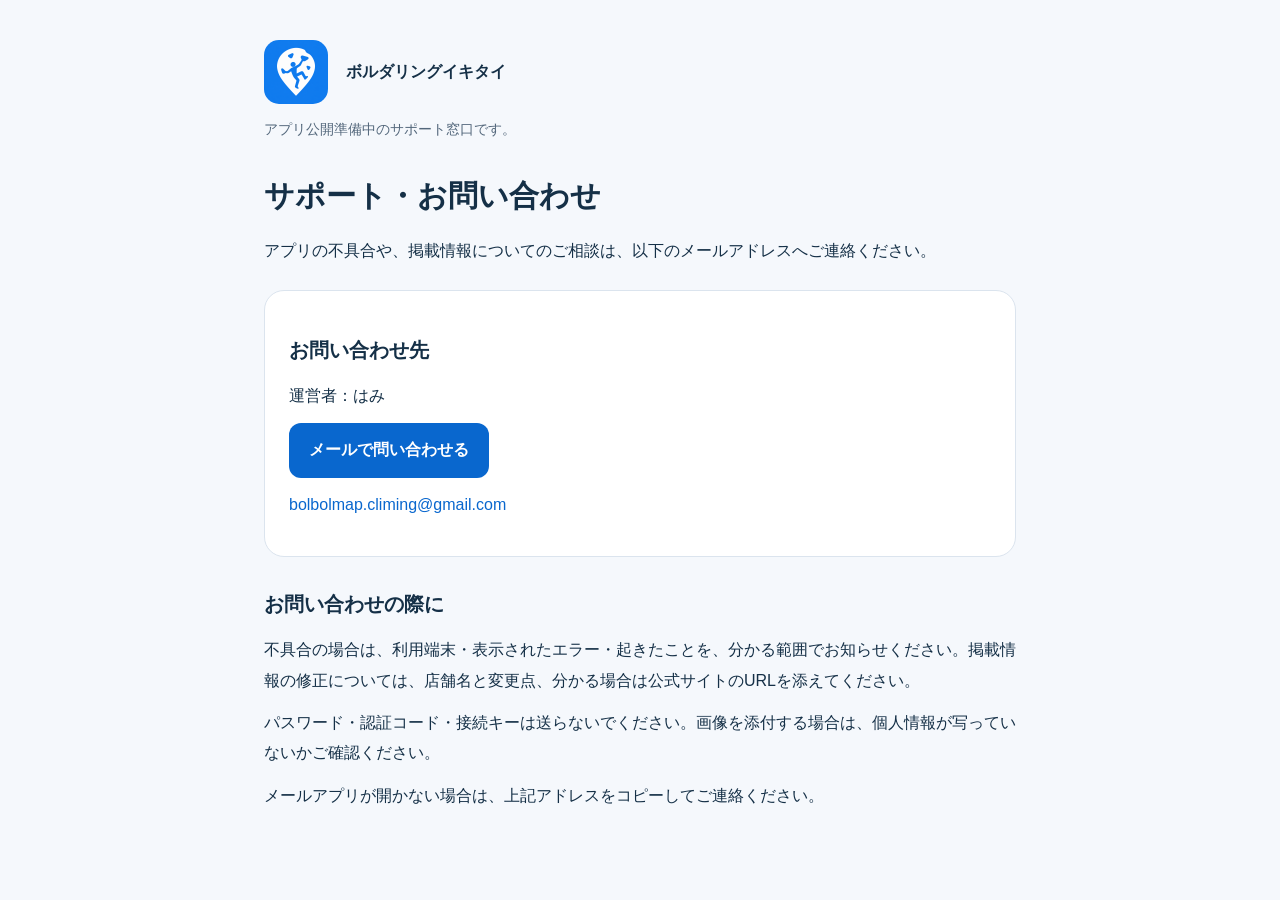
==== support.html @ ddbcfe74 "Add approved prelaunch support contact site" ====
<!doctype html>
<html lang="ja"><head><meta charset="utf-8"><meta name="viewport" content="width=device-width,initial-scale=1"><meta name="robots" content="noindex,nofollow"><meta name="referrer" content="no-referrer"><meta http-equiv="Content-Security-Policy" content="default-src 'none'; img-src 'self'; style-src 'self'; base-uri 'none'; form-action 'none'"><title>サポート・お問い合わせ | ボルダリングイキタイ</title><link rel="icon" href="assets/icon-v1.png"><link rel="stylesheet" href="styles.css"></head><body><main><header><img src="assets/icon-v1.png" width="64" height="64" alt=""><p>ボルダリングイキタイ</p></header><p class="notice">アプリ公開準備中のサポート窓口です。</p><h1>サポート・お問い合わせ</h1><p>アプリの不具合や、掲載情報についてのご相談は、以下のメールアドレスへご連絡ください。</p><section><h2>お問い合わせ先</h2><p>運営者：はみ</p><a class="button" href="mailto:bolbolmap.climing@gmail.com?subject=%E3%83%9C%E3%83%AB%E3%83%80%E3%83%AA%E3%83%B3%E3%82%B0%E3%82%A4%E3%82%AD%E3%82%BF%E3%82%A4%E3%81%B8%E3%81%AE%E3%81%8A%E5%95%8F%E3%81%84%E5%90%88%E3%82%8F%E3%81%9B">メールで問い合わせる</a><p class="email">bolbolmap.climing@gmail.com</p></section><h2>お問い合わせの際に</h2><p>不具合の場合は、利用端末・表示されたエラー・起きたことを、分かる範囲でお知らせください。掲載情報の修正については、店舗名と変更点、分かる場合は公式サイトのURLを添えてください。</p><p>パスワード・認証コード・接続キーは送らないでください。画像を添付する場合は、個人情報が写っていないかご確認ください。</p><p>メールアプリが開かない場合は、上記アドレスをコピーしてご連絡ください。</p></main></body></html>
---- styles.css ----
*{box-sizing:border-box}body{margin:0;background:#f5f8fc;color:#153047;font:16px/1.9 -apple-system,BlinkMacSystemFont,"Segoe UI",sans-serif}main{max-width:800px;margin:auto;padding:40px 24px 64px}header{display:flex;gap:18px;align-items:center;font-weight:800}header img{border-radius:15px}h1{font-size:30px;line-height:1.5;margin:30px 0 18px}h2{font-size:20px;margin:28px 0 12px}p{margin:12px 0}.notice{color:#53677b;font-size:14px}section{background:white;padding:12px 24px 24px;border:1px solid #dbe4ee;border-radius:20px;margin:24px 0}.button{display:inline-block;background:#0967ce;color:white;padding:12px 20px;border-radius:12px;text-decoration:none;font-weight:700}.button:focus-visible{outline:3px solid #f4a620;outline-offset:4px}.email{overflow-wrap:anywhere;color:#0967ce}@media(max-width:480px){main{padding:24px 20px 48px}h1{font-size:26px}header{font-size:14px}header img{width:48px;height:48px}section{padding:10px 18px 20px}}
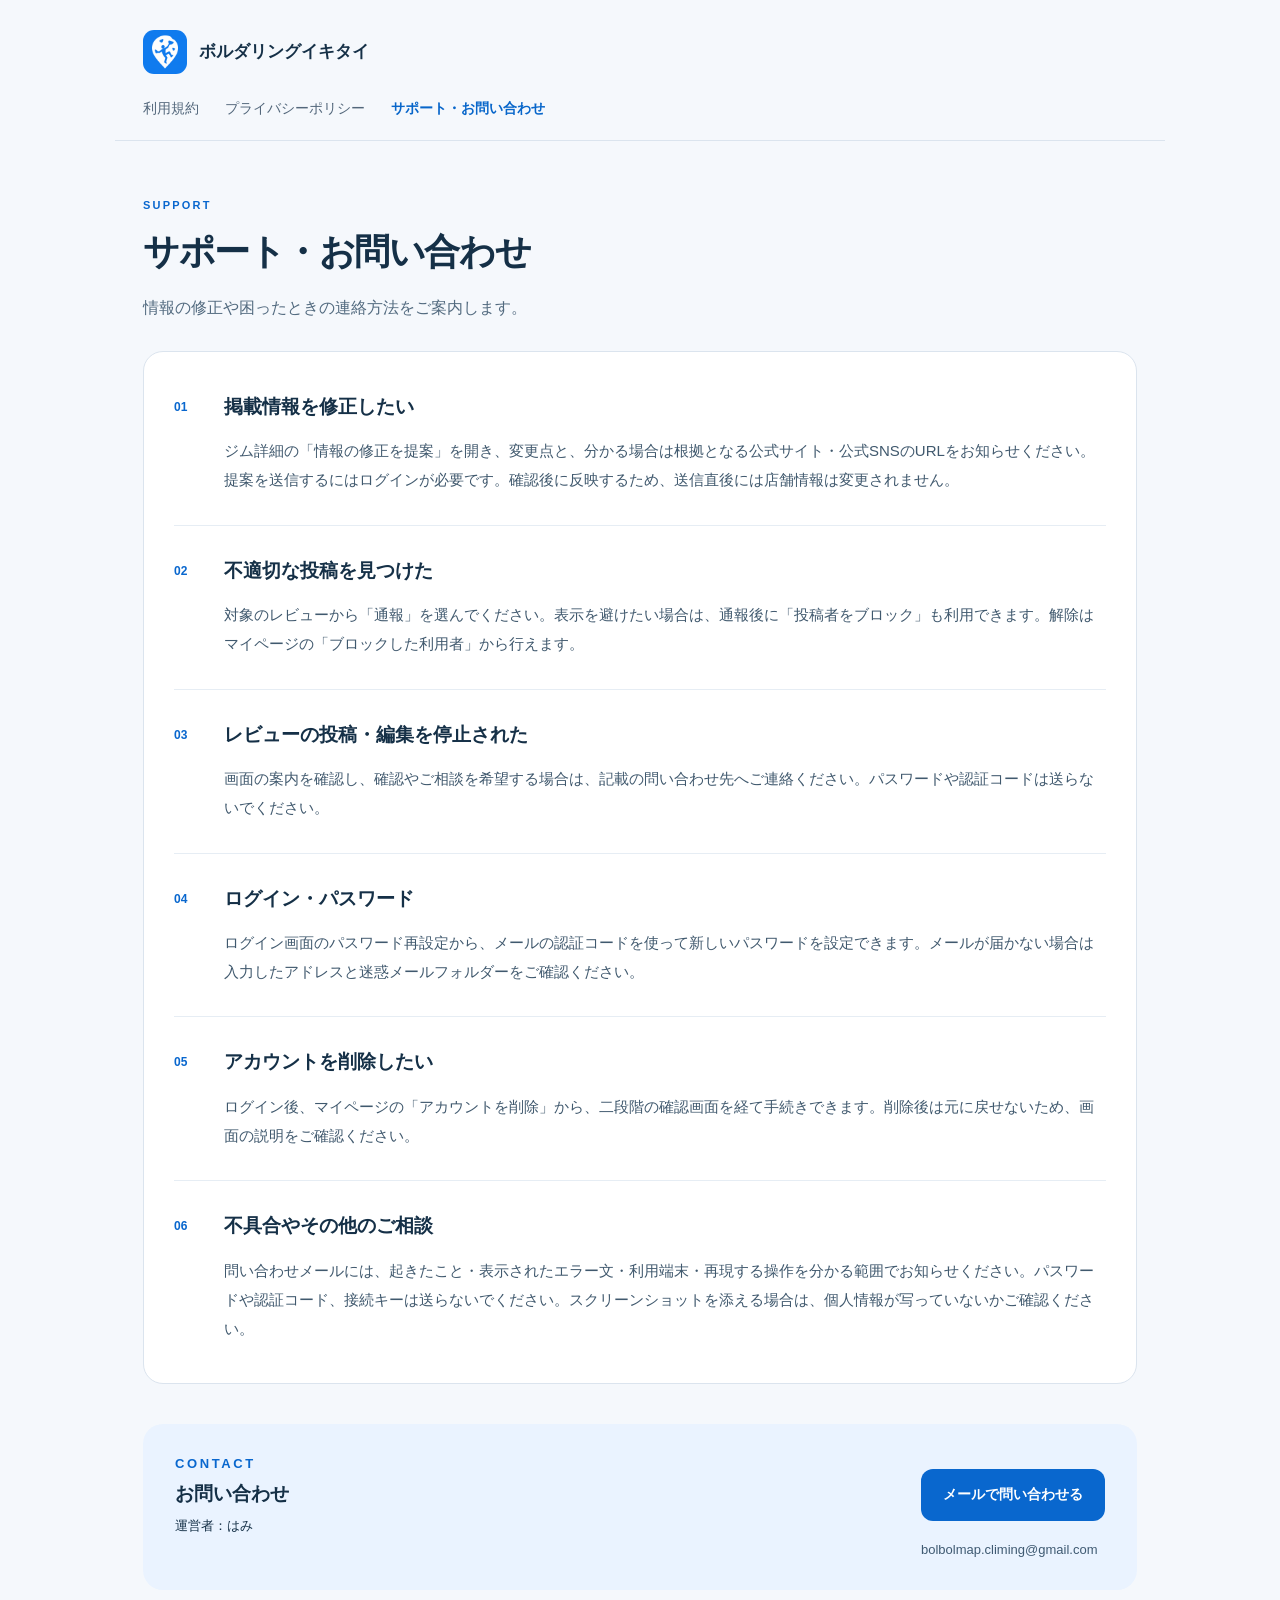
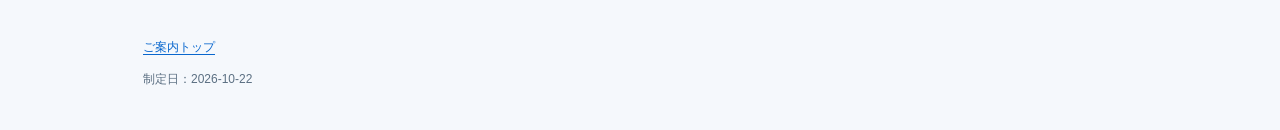
==== commit f52f205f: "Publish approved terms and privacy policy effective 2026-10-22" ====
--- a/support.html
+++ b/support.html
@@ -1,2 +1,3 @@
 <!doctype html>
-<html lang="ja"><head><meta charset="utf-8"><meta name="viewport" content="width=device-width,initial-scale=1"><meta name="robots" content="noindex,nofollow"><meta name="referrer" content="no-referrer"><meta http-equiv="Content-Security-Policy" content="default-src 'none'; img-src 'self'; style-src 'self'; base-uri 'none'; form-action 'none'"><title>サポート・お問い合わせ | ボルダリングイキタイ</title><link rel="icon" href="assets/icon-v1.png"><link rel="stylesheet" href="styles.css"></head><body><main><header><img src="assets/icon-v1.png" width="64" height="64" alt=""><p>ボルダリングイキタイ</p></header><p class="notice">アプリ公開準備中のサポート窓口です。</p><h1>サポート・お問い合わせ</h1><p>アプリの不具合や、掲載情報についてのご相談は、以下のメールアドレスへご連絡ください。</p><section><h2>お問い合わせ先</h2><p>運営者：はみ</p><a class="button" href="mailto:bolbolmap.climing@gmail.com?subject=%E3%83%9C%E3%83%AB%E3%83%80%E3%83%AA%E3%83%B3%E3%82%B0%E3%82%A4%E3%82%AD%E3%82%BF%E3%82%A4%E3%81%B8%E3%81%AE%E3%81%8A%E5%95%8F%E3%81%84%E5%90%88%E3%82%8F%E3%81%9B">メールで問い合わせる</a><p class="email">bolbolmap.climing@gmail.com</p></section><h2>お問い合わせの際に</h2><p>不具合の場合は、利用端末・表示されたエラー・起きたことを、分かる範囲でお知らせください。掲載情報の修正については、店舗名と変更点、分かる場合は公式サイトのURLを添えてください。</p><p>パスワード・認証コード・接続キーは送らないでください。画像を添付する場合は、個人情報が写っていないかご確認ください。</p><p>メールアプリが開かない場合は、上記アドレスをコピーしてご連絡ください。</p></main></body></html>
+<html lang="ja"><head><meta charset="utf-8"><meta name="viewport" content="width=device-width,initial-scale=1"><meta name="robots" content="noindex,nofollow"><meta name="referrer" content="no-referrer"><meta http-equiv="Content-Security-Policy" content="default-src 'none'; img-src 'self' data:; style-src 'self'; base-uri 'none'; form-action 'none'"><title>サポート・お問い合わせ | ボルダリングイキタイ</title><meta name="description" content="ボルダリングイキタイのご案内です。"><link rel="icon" href="assets/icon-v1.png"><link rel="stylesheet" href="styles.css"></head>
+<body><a class="skip" href="#main">本文へ移動</a><header><a class="brand" href="index.html"><img src="assets/icon-v1.png" width="44" height="44" alt=""><span>ボルダリングイキタイ</span></a></header><nav aria-label="ページ"><a  href="terms.html">利用規約</a><a  href="privacy.html">プライバシーポリシー</a><a aria-current="page" href="support.html">サポート・お問い合わせ</a></nav><main id="main"><div class="intro"><p class="eyebrow">SUPPORT</p><h1>サポート・お問い合わせ</h1><p class="lead">情報の修正や困ったときの連絡方法をご案内します。</p></div><article><section class="document-section"><span class="number">01</span><div><h2>掲載情報を修正したい</h2><p>ジム詳細の「情報の修正を提案」を開き、変更点と、分かる場合は根拠となる公式サイト・公式SNSのURLをお知らせください。提案を送信するにはログインが必要です。確認後に反映するため、送信直後には店舗情報は変更されません。</p></div></section><section class="document-section"><span class="number">02</span><div><h2>不適切な投稿を見つけた</h2><p>対象のレビューから「通報」を選んでください。表示を避けたい場合は、通報後に「投稿者をブロック」も利用できます。解除はマイページの「ブロックした利用者」から行えます。</p></div></section><section class="document-section"><span class="number">03</span><div><h2>レビューの投稿・編集を停止された</h2><p>画面の案内を確認し、確認やご相談を希望する場合は、記載の問い合わせ先へご連絡ください。パスワードや認証コードは送らないでください。</p></div></section><section class="document-section"><span class="number">04</span><div><h2>ログイン・パスワード</h2><p>ログイン画面のパスワード再設定から、メールの認証コードを使って新しいパスワードを設定できます。メールが届かない場合は入力したアドレスと迷惑メールフォルダーをご確認ください。</p></div></section><section class="document-section"><span class="number">05</span><div><h2>アカウントを削除したい</h2><p>ログイン後、マイページの「アカウントを削除」から、二段階の確認画面を経て手続きできます。削除後は元に戻せないため、画面の説明をご確認ください。</p></div></section><section class="document-section"><span class="number">06</span><div><h2>不具合やその他のご相談</h2><p>問い合わせメールには、起きたこと・表示されたエラー文・利用端末・再現する操作を分かる範囲でお知らせください。パスワードや認証コード、接続キーは送らないでください。スクリーンショットを添える場合は、個人情報が写っていないかご確認ください。</p></div></section></article><section class="contact" aria-labelledby="contact-title"><div><p class="eyebrow">CONTACT</p><h2 id="contact-title">お問い合わせ</h2><p>運営者：はみ</p></div><a class="button" href="mailto:bolbolmap.climing@gmail.com?subject=%E3%83%9C%E3%83%AB%E3%83%80%E3%83%AA%E3%83%B3%E3%82%B0%E3%82%A4%E3%82%AD%E3%82%BF%E3%82%A4%E3%81%AB%E3%81%A4%E3%81%84%E3%81%A6">メールで問い合わせる</a><p class="email">bolbolmap.climing@gmail.com</p></section></main><footer><a href="index.html">ご案内トップ</a><p>制定日：2026-10-22</p></footer></body></html>
--- a/styles.css
+++ b/styles.css
@@ -1 +1 @@
-*{box-sizing:border-box}body{margin:0;background:#f5f8fc;color:#153047;font:16px/1.9 -apple-system,BlinkMacSystemFont,"Segoe UI",sans-serif}main{max-width:800px;margin:auto;padding:40px 24px 64px}header{display:flex;gap:18px;align-items:center;font-weight:800}header img{border-radius:15px}h1{font-size:30px;line-height:1.5;margin:30px 0 18px}h2{font-size:20px;margin:28px 0 12px}p{margin:12px 0}.notice{color:#53677b;font-size:14px}section{background:white;padding:12px 24px 24px;border:1px solid #dbe4ee;border-radius:20px;margin:24px 0}.button{display:inline-block;background:#0967ce;color:white;padding:12px 20px;border-radius:12px;text-decoration:none;font-weight:700}.button:focus-visible{outline:3px solid #f4a620;outline-offset:4px}.email{overflow-wrap:anywhere;color:#0967ce}@media(max-width:480px){main{padding:24px 20px 48px}h1{font-size:26px}header{font-size:14px}header img{width:48px;height:48px}section{padding:10px 18px 20px}}
+*{box-sizing:border-box}html{color-scheme:light;scroll-behavior:smooth}body{margin:0;background:#f5f8fc;color:#153047;font:16px/1.85 -apple-system,BlinkMacSystemFont,"Segoe UI","Noto Sans JP",sans-serif}a{color:#0967ce;text-underline-offset:.22em}a:focus-visible{outline:3px solid #f4a620;outline-offset:5px}header,nav,main,footer{max-width:1050px;margin:auto}header{display:flex;justify-content:space-between;align-items:center;gap:18px;padding:30px 28px 22px}.brand{display:flex;align-items:center;gap:12px;color:#153047;text-decoration:none;font-size:17px;font-weight:800}.brand img{border-radius:11px}.draft{font-size:12px;border:1px solid #cedbe9;padding:5px 12px;border-radius:100px;color:#53677b;white-space:nowrap}nav{display:flex;gap:26px;padding:0 28px 18px;border-bottom:1px solid #dbe4ee}nav a{text-decoration:none;color:#53677b;font-size:14px}nav [aria-current]{color:#0866ca;font-weight:800}main{padding:0 28px}.hero{display:grid;grid-template-columns:1fr 220px;align-items:center;gap:50px;padding:64px 0 48px}.hero-icon{border-radius:46px;width:220px;height:220px;box-shadow:0 16px 40px #15304714}.eyebrow{font-size:11px;letter-spacing:.2em;font-weight:800;color:#0967ce;margin:0 0 10px}h1{font-size:42px;line-height:1.5;letter-spacing:-.04em;margin:0 0 14px}h2{font-size:19px;line-height:1.6;margin:0 0 14px}p{margin:0 0 16px}.lead{color:#526a7f;font-size:16px;margin:0}.notice{padding:14px 20px;border-left:3px solid #1681ea;background:#eaf3ff;color:#3f5a72;border-radius:0 10px 10px 0;font-size:13px;margin-bottom:34px}.cards{display:grid;grid-template-columns:repeat(3,1fr);gap:16px;margin-bottom:56px}.card{display:block;background:white;border:1px solid #dbe4ee;border-radius:18px;padding:24px;text-decoration:none;color:inherit;transition:border-color .15s,transform .15s}.card:hover{border-color:#1681ea;transform:translateY(-3px)}.card-index{font-size:12px;color:#0967ce;font-weight:800}.card h2{margin:24px 0 12px;font-size:18px}.card h2 span{float:right;color:#1681ea}.card p{font-size:13px;color:#53677b;margin:0}.intro{padding:54px 0 28px}.intro h1{font-size:36px}article{background:white;border:1px solid #dbe4ee;border-radius:20px;padding:10px 30px;margin-bottom:40px}.document-section{display:grid;grid-template-columns:30px 1fr;gap:20px;padding:30px 0;border-bottom:1px solid #e6edf4}.document-section:last-child{border:0}.number{color:#0967ce;font-size:12px;font-weight:800;padding-top:4px}.document-section p{font-size:15px;line-height:1.95;color:#40596e}.document-section p:last-child{margin-bottom:0}.contact{display:grid;grid-template-columns:1fr auto;gap:0 24px;align-items:center;background:#eaf3ff;border-radius:20px;padding:28px 32px;margin:36px 0}.contact h2{margin-bottom:4px}.contact p{font-size:13px;margin-bottom:0}.button{display:inline-flex;align-items:center;justify-content:center;background:#0967ce;color:white;text-decoration:none;border-radius:12px;padding:13px 22px;font-size:14px;font-weight:800}.email{grid-column:2;overflow-wrap:anywhere;color:#3f5a72}.contact .eyebrow{margin-bottom:3px}footer{padding:10px 28px 40px;font-size:12px;color:#5b6f82}footer p{margin:10px 0 0}.skip{position:fixed;left:16px;top:-70px;z-index:10;padding:10px 18px;background:white;border:2px solid #0967ce}.skip:focus{top:10px}@media(max-width:680px){header{padding:20px 20px 16px;align-items:flex-start}.brand{font-size:14px;gap:9px}.brand img{width:36px;height:36px}.draft{font-size:10px;padding:3px 7px}nav{padding:0 20px 15px;gap:18px;flex-wrap:wrap}nav a{font-size:12px}main{padding:0 20px}.hero{grid-template-columns:1fr 96px;gap:12px;padding:38px 0 30px}.hero-icon{width:96px;height:96px;border-radius:23px}h1{font-size:27px;line-height:1.65}.hero .lead{font-size:13px}.eyebrow{font-size:10px}.cards{grid-template-columns:1fr;gap:12px;margin-bottom:30px}.card{padding:20px}.card h2{margin:8px 0}.card-index{float:left;margin:9px 14px 0 0}.intro{padding:32px 0 22px}.intro h1{font-size:27px}.lead{font-size:14px}.notice{font-size:12px;padding:12px 15px;margin-bottom:24px}article{padding:0 18px;border-radius:16px}.document-section{grid-template-columns:22px 1fr;gap:10px;padding:24px 0}.document-section h2{font-size:17px}.document-section p{font-size:14px}.contact{grid-template-columns:1fr;padding:24px;gap:16px;margin:28px 0}.email{grid-column:1;font-size:12px!important}footer{padding:6px 20px 30px}}@media(prefers-reduced-motion:reduce){html{scroll-behavior:auto}.card{transition:none}.card:hover{transform:none}}
